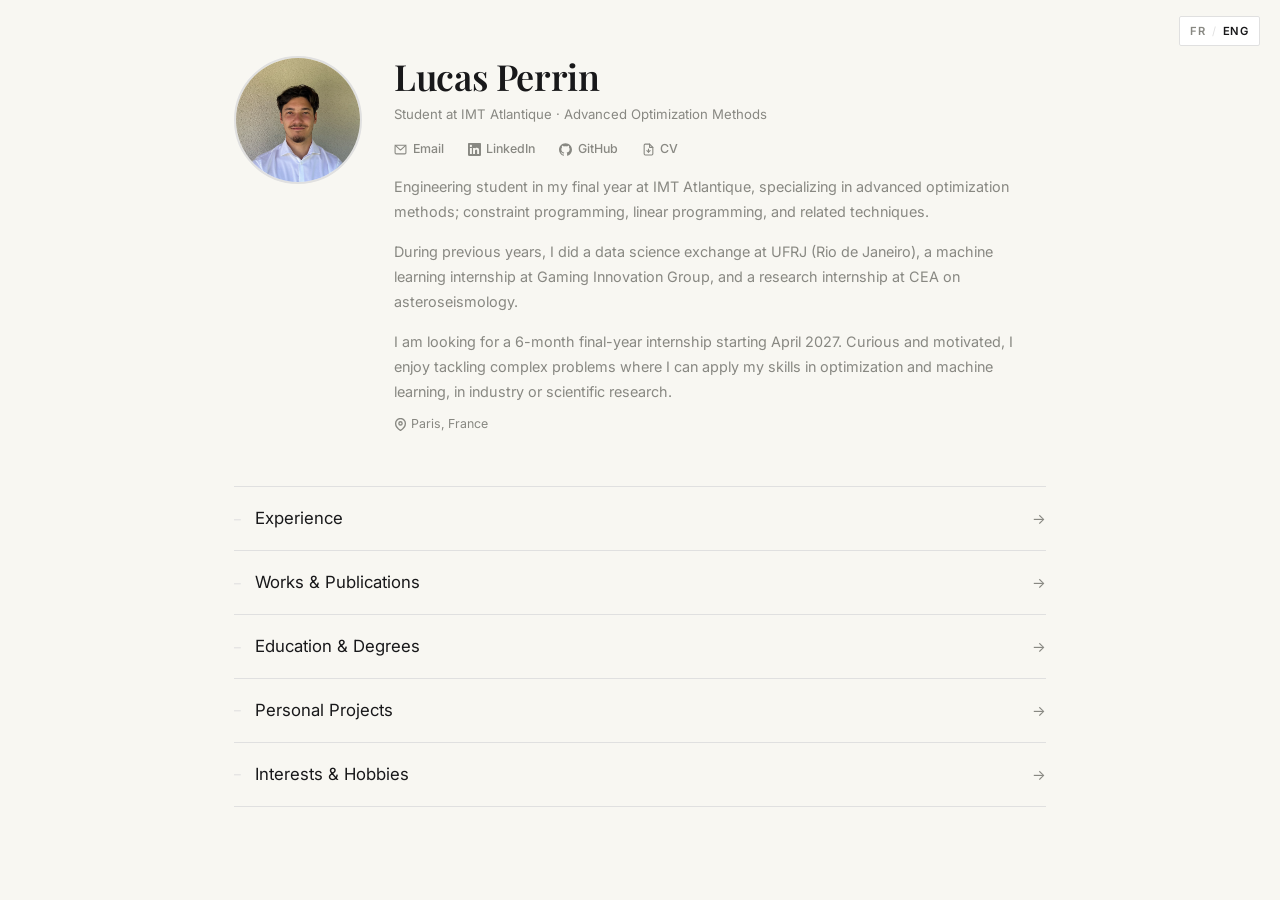
==== index.html @ f82580c1 "new version updated" ====
<!DOCTYPE html>
<html lang="en">
<head>
  <meta charset="UTF-8" />
  <meta name="viewport" content="width=device-width, initial-scale=1.0" />
  <title data-i18n="page.title.home">Lucas Perrin</title>
  <link rel="stylesheet" href="assets/css/style.css" />
  <link rel="icon" type="image/svg+xml" href="assets/img/favicon.svg">
</head>
<body>
  <!-- Language switch -->
  <div class="lang-switch" role="group" data-i18n-aria="lang.aria" aria-label="Language selection">
    <button type="button" class="lang-switch__btn" data-lang="fr" aria-pressed="false">FR</button>
    <span class="lang-switch__sep" aria-hidden="true">/</span>
    <button type="button" class="lang-switch__btn" data-lang="en" aria-pressed="true">ENG</button>
  </div>

  <div class="page-wrapper">

    <!-- Profile -->
    <section class="profile" aria-label="Profile">
      <div class="profile__inner">
        <img
          class="profile__photo"
          src="assets/img/photo.jpg"
          alt="Portrait of Lucas Perrin"
          data-i18n-alt="profile.photo.alt"
        />
        <div class="profile__text">
          <h1 class="profile__name">Lucas Perrin</h1>
          <p class="profile__title" data-i18n="profile.title">Student at IMT Atlantique &nbsp;·&nbsp; Advanced Optimization Methods</p>

          <!-- Social links moved here, near the name -->
          <div class="profile__links">

            <a
              href="mailto:lucas.perrin@imt-atlantique.net"
              class="profile__link"
              data-i18n-aria="profile.link.email.aria"
              aria-label="Send email"
            >
              <svg viewBox="0 0 24 24" fill="none" stroke="currentColor" stroke-width="2" stroke-linecap="round" stroke-linejoin="round" xmlns="http://www.w3.org/2000/svg" aria-hidden="true">
                <rect x="2" y="4" width="20" height="16" rx="2"/>
                <polyline points="2 4 12 13 22 4"/>
              </svg>
              <span data-i18n="profile.link.email">Email</span>
            </a>


            <a
              href="https://www.linkedin.com/in/lucasperrin426"
              class="profile__link"
              target="_blank"
              rel="noopener noreferrer"
              data-i18n-aria="profile.link.linkedin.aria"
              aria-label="LinkedIn profile"
            >
              <svg viewBox="0 0 24 24" fill="currentColor" xmlns="http://www.w3.org/2000/svg" aria-hidden="true">
                <path d="M20.447 20.452h-3.554v-5.569c0-1.328-.027-3.037-1.852-3.037-1.853 0-2.136 1.445-2.136 2.939v5.667H9.351V9h3.414v1.561h.046c.477-.9 1.637-1.85 3.37-1.85 3.601 0 4.267 2.37 4.267 5.455v6.286zM5.337 7.433c-1.144 0-2.063-.926-2.063-2.065 0-1.138.92-2.063 2.063-2.063 1.14 0 2.064.925 2.064 2.063 0 1.139-.925 2.065-2.064 2.065zm1.782 13.019H3.555V9h3.564v11.452zM22.225 0H1.771C.792 0 0 .774 0 1.729v20.542C0 23.227.792 24 1.771 24h20.451C23.2 24 24 23.227 24 22.271V1.729C24 .774 23.2 0 22.222 0h.003z"/>
              </svg>
              LinkedIn
            </a>

            <a
              href="https://github.com/lkperrin"
              class="profile__link"
              target="_blank"
              rel="noopener noreferrer"
              data-i18n-aria="profile.link.github.aria"
              aria-label="GitHub profile"
            >
              <svg viewBox="0 0 24 24" fill="currentColor" xmlns="http://www.w3.org/2000/svg" aria-hidden="true">
                <path d="M12 .297c-6.63 0-12 5.373-12 12 0 5.303 3.438 9.8 8.205 11.385.6.113.82-.258.82-.577 0-.285-.01-1.04-.015-2.04-3.338.724-4.042-1.61-4.042-1.61C4.422 18.07 3.633 17.7 3.633 17.7c-1.087-.744.084-.729.084-.729 1.205.084 1.838 1.236 1.838 1.236 1.07 1.835 2.809 1.305 3.495.998.108-.776.417-1.305.76-1.605-2.665-.3-5.466-1.332-5.466-5.93 0-1.31.465-2.38 1.235-3.22-.135-.303-.54-1.523.105-3.176 0 0 1.005-.322 3.3 1.23.96-.267 1.98-.399 3-.405 1.02.006 2.04.138 3 .405 2.28-1.552 3.285-1.23 3.285-1.23.645 1.653.24 2.873.12 3.176.765.84 1.23 1.91 1.23 3.22 0 4.61-2.805 5.625-5.475 5.92.42.36.81 1.096.81 2.22 0 1.606-.015 2.896-.015 3.286 0 .315.21.69.825.57C20.565 22.092 24 17.592 24 12.297c0-6.627-5.373-12-12-12"/>
              </svg>
              GitHub
            </a>

            <a
              href="assets/pdf/cv_eng.pdf"
              data-i18n-href="profile.link.cv.href"
              class="profile__link"
              target="_blank"
              rel="noopener noreferrer"
              data-i18n-aria="profile.link.cv.aria"
              aria-label="Download CV"
            >
              <svg viewBox="0 0 24 24" fill="none" stroke="currentColor" stroke-width="2" stroke-linecap="round" stroke-linejoin="round" xmlns="http://www.w3.org/2000/svg" aria-hidden="true">
                <path d="M14 2H6a2 2 0 0 0-2 2v16a2 2 0 0 0 2 2h12a2 2 0 0 0 2-2V8z"/>
                <polyline points="14 2 14 8 20 8"/>
                <line x1="12" y1="11" x2="12" y2="17"/>
                <polyline points="9 14 12 17 15 14"/>
              </svg>
              <span data-i18n="profile.link.cv">CV</span>
            </a>

          </div>

          <p class="profile__bio" data-i18n="profile.bio1">Engineering student in my final year at IMT Atlantique, specializing in advanced optimization methods; constraint programming, linear programming, and related techniques.</p>
          <p class="profile__bio" data-i18n="profile.bio2">During previous years, I did a data science exchange at UFRJ (Rio de Janeiro), a machine learning internship at Gaming Innovation Group, and a research internship at CEA on astrophysics.</p>
          <p class="profile__bio" data-i18n="profile.bio3">I am looking for a 6-month final-year internship starting April 2027. Curious and motivated, I enjoy tackling complex problems where I can apply my skills in optimization and machine learning, in industry or scientific research.</p>
          <p class="profile__location">
            <svg xmlns="http://www.w3.org/2000/svg" width="13" height="13" viewBox="0 0 24 24" fill="none" stroke="currentColor" stroke-width="2.5" stroke-linecap="round" stroke-linejoin="round" aria-hidden="true"><path d="M21 10c0 7-9 13-9 13s-9-6-9-13a9 9 0 0 1 18 0z"/><circle cx="12" cy="10" r="3"/></svg>
            <span data-i18n="profile.location">Paris, France</span>
          </p>
        </div>
      </div>
    </section>

    <!-- Navigation -->
    <nav class="nav-section" data-i18n-aria="nav.aria" aria-label="Site navigation">
      <ul class="nav-list">
        <li class="nav-list__item">
          <a href="experience.html" class="nav-list__link">
            <span class="nav-list__dash" aria-hidden="true">–</span>
            <span class="nav-list__label" data-i18n="nav.experience">Experience</span>
            <span class="nav-list__arrow" aria-hidden="true">→</span>
          </a>
        </li>
        <li class="nav-list__item">
          <a href="works.html" class="nav-list__link">
            <span class="nav-list__dash" aria-hidden="true">–</span>
            <span class="nav-list__label" data-i18n="nav.works">Works & Publications</span>
            <span class="nav-list__arrow" aria-hidden="true">→</span>
          </a>
        </li>
        <li class="nav-list__item">
          <a href="education.html" class="nav-list__link">
            <span class="nav-list__dash" aria-hidden="true">–</span>
            <span class="nav-list__label" data-i18n="nav.education">Education & Degrees</span>
            <span class="nav-list__arrow" aria-hidden="true">→</span>
          </a>
        </li>
        <li class="nav-list__item">
          <a href="projects.html" class="nav-list__link">
            <span class="nav-list__dash" aria-hidden="true">–</span>
            <span class="nav-list__label" data-i18n="nav.projects">Personal Projects</span>
            <span class="nav-list__arrow" aria-hidden="true">→</span>
          </a>
        </li>
        <li class="nav-list__item">
          <a href="interests.html" class="nav-list__link">
            <span class="nav-list__dash" aria-hidden="true">–</span>
            <span class="nav-list__label" data-i18n="nav.interests">Interests &amp; Hobbies</span>
            <span class="nav-list__arrow" aria-hidden="true">→</span>
          </a>
        </li>
      </ul>
    </nav>

  </div>
  <script src="assets/js/i18n.js"></script>
  <script src="assets/js/main.js"></script>
</body>
</html>
---- assets/css/style.css ----
@import url('https://fonts.googleapis.com/css2?family=Playfair+Display:ital,wght@0,400;0,600;0,700;1,400&family=Inter:wght@300;400;500;600&display=swap');

/* ===== VARIABLES ===== */
:root {
  --color-bg:       #f8f7f2;
  --color-surface:  #ffffff;
  --color-primary:  #18181a;
  --color-accent:   #4a6fa5;
  --color-accent-dk:#3a5a8a;
  --color-text:     #2c2c2c;
  --color-muted:    #888882;
  --color-border:   #e0e0e0;
  --font-display:   'Playfair Display', Georgia, serif;
  --font-body:      'Inter', -apple-system, BlinkMacSystemFont, 'Segoe UI', sans-serif;
  --max-w:          860px;
  --transition:     0.15s ease;
}

/* ===== RESET ===== */
*, *::before, *::after { box-sizing: border-box; margin: 0; padding: 0; }
html { font-size: 16px; scroll-behavior: smooth; }

body {
  font-family: var(--font-body);
  background: var(--color-bg);
  color: var(--color-text);
  line-height: 1.65;
  min-height: 100vh;
}

a { color: var(--color-accent); text-decoration: none; }
a:hover { color: var(--color-accent-dk); }

.link--discreet {
  color: inherit;
  text-decoration: none;
}
.link--discreet:hover {
  color: inherit;
  text-decoration: underline;
  text-decoration-thickness: 1px;
  text-underline-offset: 2px;
}
img { max-width: 100%; display: block; }

/* ===== LAYOUT ===== */
.page-wrapper {
  min-height: 100vh;
  display: flex;
  flex-direction: column;
}

/* ===== LANGUAGE SWITCH ===== */
.lang-switch {
  position: fixed;
  top: 1rem;
  right: 1.25rem;
  z-index: 20;
  display: inline-flex;
  align-items: center;
  gap: 0.4rem;
  padding: 0.3rem 0.65rem;
  background: var(--color-surface);
  border: 1px solid var(--color-border);
  border-radius: 2px;
}

.lang-switch__btn {
  font-family: var(--font-body);
  font-size: 0.7rem;
  font-weight: 600;
  letter-spacing: 0.06em;
  color: var(--color-muted);
  background: none;
  border: none;
  padding: 0;
  cursor: pointer;
  transition: color var(--transition);
}

.lang-switch__btn:hover { color: var(--color-accent); }

.lang-switch__btn[aria-pressed="true"] {
  color: var(--color-primary);
  cursor: default;
}

.lang-switch__btn:focus-visible {
  outline: 1px solid var(--color-accent);
  outline-offset: 2px;
}

.lang-switch__sep {
  font-size: 0.7rem;
  color: var(--color-border);
  user-select: none;
}

/* ===== HOME — PROFILE ===== */
.profile {
  padding: 3.5rem 1.5rem 1.5rem;
  max-width: var(--max-w);
  margin: 0 auto;
  width: 100%;
}

.profile__inner {
  display: flex;
  flex-direction: column;
  align-items: center;
  text-align: center;
  gap: 1.75rem;
}

.profile__photo {
  width: 128px;
  height: 128px;
  border-radius: 50%;
  object-fit: cover;
  border: 2px solid var(--color-border);
  flex-shrink: 0;
  background: var(--color-border);
}

.profile__text { flex: 1; min-width: 0; }

.profile__name {
  font-family: var(--font-display);
  font-size: 2.25rem;
  font-weight: 600;
  color: var(--color-primary);
  line-height: 1.15;
  letter-spacing: -0.01em;
}

.profile__title {
  margin-top: 0.4rem;
  font-size: 0.825rem;
  font-weight: 400;
  color: var(--color-muted);
}

/* ===== PROFILE SOCIAL LINKS ===== */
.profile__links {
  display: flex;
  align-items: center;
  gap: 1.5rem;
  margin-top: 0.85rem;
  flex-wrap: wrap;
  justify-content: center;
}

.profile__link {
  display: inline-flex;
  align-items: center;
  gap: 0.35rem;
  font-size: 0.775rem;
  font-weight: 500;
  color: var(--color-muted);
  transition: color var(--transition);
  white-space: nowrap;
}

.profile__link:hover { color: var(--color-accent); }

.profile__link svg {
  width: 13px;
  height: 13px;
  flex-shrink: 0;
}

.profile__bio {
  margin-top: 0.9rem;
  font-size: 0.9rem;
  color: var(--color-muted);
  line-height: 1.75;
}

.profile__location {
  margin-top: 0.6rem;
  font-size: 0.775rem;
  color: var(--color-muted);
  display: flex;
  align-items: center;
  justify-content: center;
  gap: 0.25rem;
}

/* ===== HOME — NAV LIST ===== */
.nav-section {
  flex: 1;
  padding: 1.75rem 1.5rem 2.5rem;
  max-width: var(--max-w);
  margin: 0 auto;
  width: 100%;
}

.nav-list { list-style: none; }

.nav-list__item { border-bottom: 1px solid var(--color-border); }
.nav-list__item:first-child { border-top: 1px solid var(--color-border); }

.nav-list__link {
  display: flex;
  align-items: center;
  padding: 1.1rem 0;
  color: var(--color-primary);
  transition: color var(--transition);
}

.nav-list__link:hover { color: var(--color-accent); }

.nav-list__dash {
  color: var(--color-border);
  font-size: 0.85rem;
  font-family: var(--font-body);
  flex-shrink: 0;
  margin-right: 0.85rem;
  user-select: none;
}

.nav-list__label {
  font-family: var(--font-body);
  font-size: 1.05rem;
  font-weight: 400;
  flex: 1;
}

.nav-list__arrow {
  color: var(--color-muted);
  font-size: 0.9rem;
  flex-shrink: 0;
  transition: transform var(--transition), color var(--transition);
  font-family: var(--font-body);
}

.nav-list__link:hover .nav-list__arrow {
  transform: translateX(4px);
  color: var(--color-accent);
}

/* ===== INNER PAGES — HEADER ===== */
.inner-header {
  background: var(--color-bg);
  border-bottom: 1px solid var(--color-border);
  padding: 1.25rem 1.5rem;
}

.inner-header__inner {
  max-width: var(--max-w);
  margin: 0 auto;
  display: flex;
  align-items: center;
  gap: 1.25rem;
}

.back-btn {
  display: inline-flex;
  align-items: center;
  gap: 0.3rem;
  color: var(--color-muted);
  font-size: 0.8rem;
  font-weight: 500;
  white-space: nowrap;
  flex-shrink: 0;
  transition: color var(--transition);
}

.back-btn:hover { color: var(--color-primary); }

.inner-header__title {
  font-family: var(--font-body);
  font-size: 1.3rem;
  font-weight: 600;
  color: var(--color-primary);
}

.inner-content {
  max-width: var(--max-w);
  margin: 0 auto;
  padding: 2.5rem 1.5rem 3.5rem;
}

/* ===== SHARED CARD STYLE ===== */
.timeline__card,
.work-card,
.education__item {
  background: var(--color-surface);
  border: 1px solid #e0e0e0;
  padding: 1.5rem;
}

/* ===== SHARED DATE LABEL ===== */
.timeline__period,
.work-card__date,
.education__period {
  font-size: 0.7rem;
  font-weight: 600;
  color: var(--color-muted);
  text-transform: uppercase;
  letter-spacing: 0.08em;
  margin-bottom: 0.3rem;
}

/* ===== SHARED CARD TITLE ===== */
.timeline__title,
.work-card__title,
.education__degree {
  font-family: var(--font-body);
  font-size: 1.05rem;
  font-weight: 600;
  color: var(--color-primary);
  line-height: 1.3;
  margin-bottom: 0.15rem;
}

/* ===== EXPERIENCE — flat list, no timeline decoration ===== */
.timeline {
  list-style: none;
  display: flex;
  flex-direction: column;
  gap: 1.25rem;
}

.timeline__dot { display: none; }

.timeline__company {
  font-size: 0.85rem;
  color: var(--color-muted);
  font-weight: 400;
  margin-bottom: 0.85rem;
}

.timeline__description {
  font-size: 0.875rem;
  line-height: 1.7;
  color: var(--color-text);
  margin-bottom: 1rem;
}

.tags { display: flex; flex-wrap: wrap; gap: 0.4rem; list-style: none; }

.tag {
  font-size: 0.68rem;
  font-weight: 500;
  color: var(--color-accent);
  background: rgba(74, 111, 165, 0.07);
  border: 1px solid rgba(74, 111, 165, 0.2);
  border-radius: 2px;
  padding: 0.2rem 0.55rem;
}

/* ===== WORKS ===== */
.works-list { display: flex; flex-direction: column; gap: 1.25rem; list-style: none; }

.work-card__meta {
  display: flex;
  flex-wrap: wrap;
  align-items: center;
  gap: 0.6rem;
  margin-bottom: 0.5rem;
}

.work-card__type {
  font-size: 0.7rem;
  color: var(--color-muted);
  background: var(--color-bg);
  border: 1px solid var(--color-border);
  border-radius: 2px;
  padding: 0.15rem 0.55rem;
}

.work-card__title { margin-bottom: 0.55rem; }

.work-card__description {
  font-size: 0.875rem;
  line-height: 1.7;
  color: var(--color-text);
}

.work-card__links {
  display: flex;
  flex-direction: column;
  align-items: flex-start;
  gap: 0.4rem;
  margin-top: 0.85rem;
}

.work-card__link {
  display: inline-flex;
  align-items: center;
  gap: 0.3rem;
  margin-top: 0.85rem;
  font-size: 0.82rem;
  font-weight: 500;
  color: var(--color-accent);
  transition: color var(--transition);
}

.work-card__links .work-card__link { margin-top: 0; }

.work-card__link:hover { color: var(--color-accent-dk); }

/* ===== EDUCATION ===== */
.education-list { display: flex; flex-direction: column; gap: 1.25rem; list-style: none; }

.education__institution {
  font-size: 0.85rem;
  font-weight: 400;
  color: var(--color-muted);
  margin-bottom: 0.65rem;
}

.education__details {
  font-size: 0.85rem;
  color: var(--color-text);
  line-height: 1.65;
}

.certifications { margin-top: 2.5rem; }

.certifications__title {
  font-size: 0.7rem;
  font-weight: 600;
  color: var(--color-muted);
  text-transform: uppercase;
  letter-spacing: 0.1em;
  margin-bottom: 1rem;
  padding-bottom: 0.5rem;
  border-bottom: 1px solid var(--color-border);
}

.cert-list { display: flex; flex-wrap: wrap; gap: 0.75rem; list-style: none; }

.cert-badge {
  display: inline-flex;
  align-items: center;
  gap: 0.5rem;
  background: var(--color-surface);
  border: 1px solid var(--color-border);
  padding: 0.65rem 1.1rem;
  font-size: 0.85rem;
  font-weight: 500;
  color: var(--color-primary);
}

/* ===== INTERESTS ===== */
.interests-grid {
  display: grid;
  grid-template-columns: 1fr 1fr;
  gap: 1.25rem;
  list-style: none;
}

.interest-card {
  background: var(--color-surface);
  border: 1px solid #e0e0e0;
  padding: 2rem 1.5rem;
  text-align: center;
}

.interest-card__icon {
  display: flex;
  justify-content: center;
  margin-bottom: 0.85rem;
  color: var(--color-accent);
}

.interest-card__icon svg { width: 24px; height: 24px; }

.interest-card__title {
  font-family: var(--font-body);
  font-size: 0.95rem;
  font-weight: 600;
  color: var(--color-primary);
  margin-bottom: 0.5rem;
}

.interest-card__description {
  font-size: 0.82rem;
  color: var(--color-muted);
  line-height: 1.65;
}

/* ===== RESPONSIVE ===== */
@media (min-width: 600px) {
  .profile__inner {
    flex-direction: row;
    text-align: left;
    align-items: flex-start;
    gap: 2rem;
  }

  .profile__location { justify-content: flex-start; }
  .profile__links { justify-content: flex-start; }
}

@media (max-width: 899px) {
  .inner-header { padding-right: 6rem; }
}

@media (max-width: 599px) {
  .profile__name { font-size: 1.8rem; }
  .interests-grid { grid-template-columns: 1fr; }
  .profile { padding-top: 4.5rem; }
}
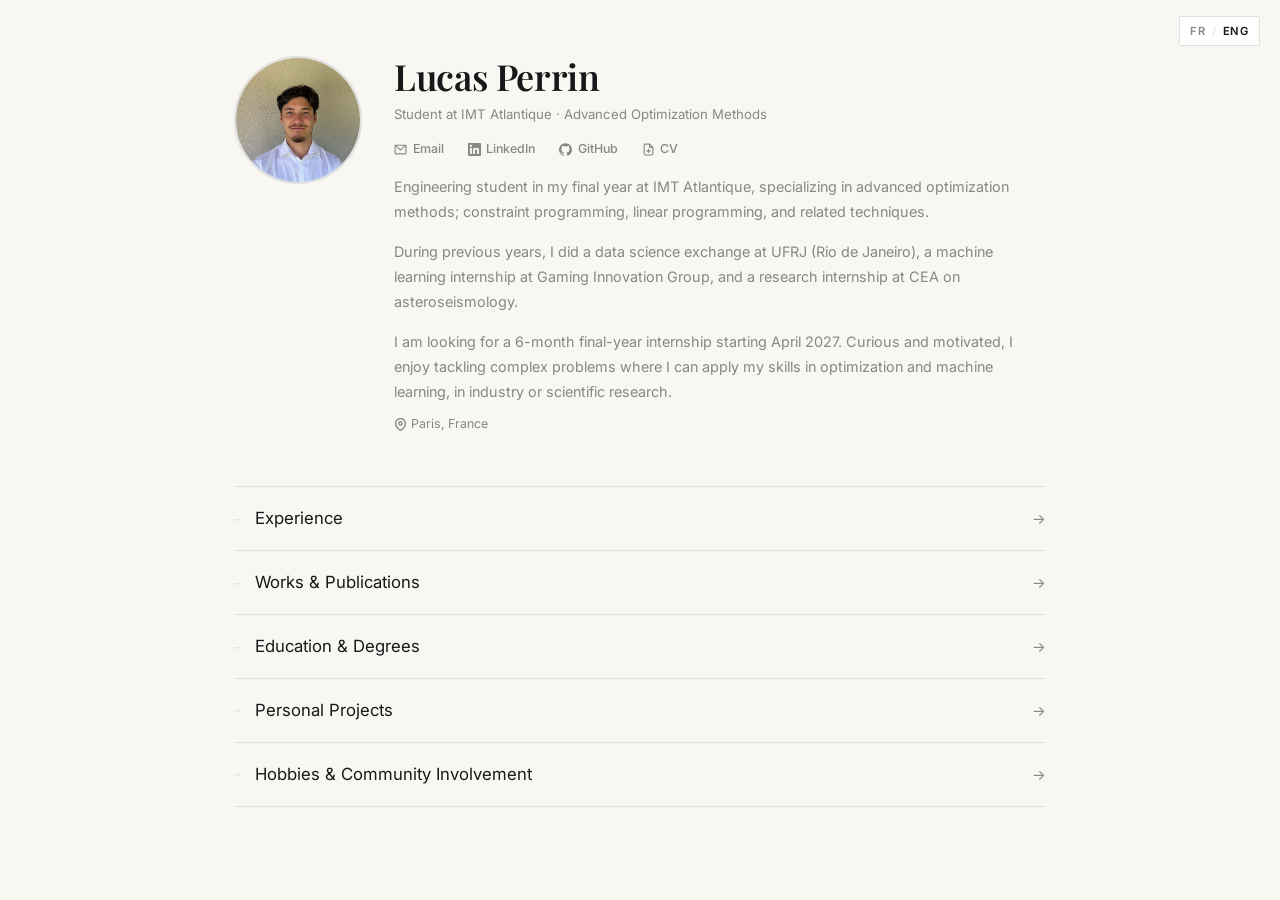
==== commit 6a1d8a2f: "new interests page" ====
--- a/index.html
+++ b/index.html
@@ -140,7 +140,7 @@
         <li class="nav-list__item">
           <a href="interests.html" class="nav-list__link">
             <span class="nav-list__dash" aria-hidden="true">–</span>
-            <span class="nav-list__label" data-i18n="nav.interests">Interests &amp; Hobbies</span>
+            <span class="nav-list__label" data-i18n="nav.interests">Hobbies &amp; Community Involvement</span>
             <span class="nav-list__arrow" aria-hidden="true">→</span>
           </a>
         </li>
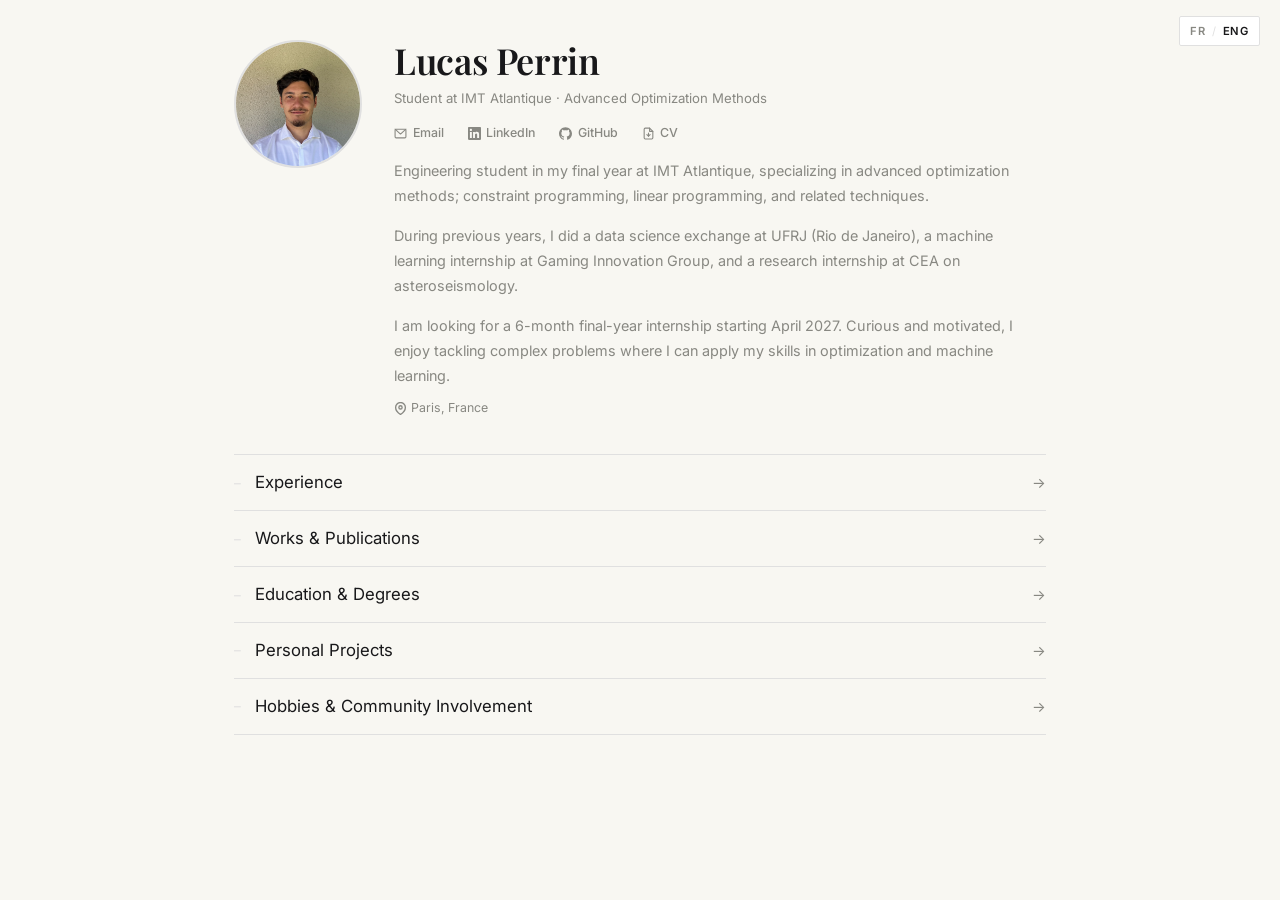
==== commit cd0df504: "new info about me" ====
--- a/index.html
+++ b/index.html
@@ -97,7 +97,7 @@
 
           <p class="profile__bio" data-i18n="profile.bio1">Engineering student in my final year at IMT Atlantique, specializing in advanced optimization methods; constraint programming, linear programming, and related techniques.</p>
           <p class="profile__bio" data-i18n="profile.bio2">During previous years, I did a data science exchange at UFRJ (Rio de Janeiro), a machine learning internship at Gaming Innovation Group, and a research internship at CEA on astrophysics.</p>
-          <p class="profile__bio" data-i18n="profile.bio3">I am looking for a 6-month final-year internship starting April 2027. Curious and motivated, I enjoy tackling complex problems where I can apply my skills in optimization and machine learning, in industry or scientific research.</p>
+          <p class="profile__bio" data-i18n="profile.bio3">I am looking for a 6-month final-year internship starting April 2027. Curious and motivated, I enjoy tackling complex problems where I can apply my skills in optimization and machine learning.</p>
           <p class="profile__location">
             <svg xmlns="http://www.w3.org/2000/svg" width="13" height="13" viewBox="0 0 24 24" fill="none" stroke="currentColor" stroke-width="2.5" stroke-linecap="round" stroke-linejoin="round" aria-hidden="true"><path d="M21 10c0 7-9 13-9 13s-9-6-9-13a9 9 0 0 1 18 0z"/><circle cx="12" cy="10" r="3"/></svg>
             <span data-i18n="profile.location">Paris, France</span>
--- a/assets/css/style.css
+++ b/assets/css/style.css
@@ -98,7 +98,7 @@
 
 /* ===== HOME — PROFILE ===== */
 .profile {
-  padding: 3.5rem 1.5rem 1.5rem;
+  padding: 2.5rem 1.5rem 1rem;
   max-width: var(--max-w);
   margin: 0 auto;
   width: 100%;
@@ -189,7 +189,7 @@
 /* ===== HOME — NAV LIST ===== */
 .nav-section {
   flex: 1;
-  padding: 1.75rem 1.5rem 2.5rem;
+  padding: 1.25rem 1.5rem 2rem;
   max-width: var(--max-w);
   margin: 0 auto;
   width: 100%;
@@ -203,7 +203,7 @@
 .nav-list__link {
   display: flex;
   align-items: center;
-  padding: 1.1rem 0;
+  padding: 0.85rem 0;
   color: var(--color-primary);
   transition: color var(--transition);
 }
@@ -286,7 +286,7 @@
 .work-card,
 .education__item {
   background: var(--color-surface);
-  border: 1px solid #e0e0e0;
+  border: 1px solid var(--color-border);
   padding: 1.5rem;
 }
 
@@ -335,40 +335,10 @@
   font-size: 0.875rem;
   line-height: 1.7;
   color: var(--color-text);
-  margin-bottom: 1rem;
-}
-
-.tags { display: flex; flex-wrap: wrap; gap: 0.4rem; list-style: none; }
-
-.tag {
-  font-size: 0.68rem;
-  font-weight: 500;
-  color: var(--color-accent);
-  background: rgba(74, 111, 165, 0.07);
-  border: 1px solid rgba(74, 111, 165, 0.2);
-  border-radius: 2px;
-  padding: 0.2rem 0.55rem;
 }
 
 /* ===== WORKS ===== */
 .works-list { display: flex; flex-direction: column; gap: 1.25rem; list-style: none; }
-
-.work-card__meta {
-  display: flex;
-  flex-wrap: wrap;
-  align-items: center;
-  gap: 0.6rem;
-  margin-bottom: 0.5rem;
-}
-
-.work-card__type {
-  font-size: 0.7rem;
-  color: var(--color-muted);
-  background: var(--color-bg);
-  border: 1px solid var(--color-border);
-  border-radius: 2px;
-  padding: 0.15rem 0.55rem;
-}
 
 .work-card__title { margin-bottom: 0.55rem; }
 
@@ -399,6 +369,15 @@
 
 .work-card__links .work-card__link { margin-top: 0; }
 
+.work-card__status {
+  display: inline-block;
+  margin-top: 0.85rem;
+  font-size: 0.82rem;
+  font-weight: 500;
+  font-style: italic;
+  color: var(--color-muted);
+}
+
 .work-card__link:hover { color: var(--color-accent-dk); }
 
 /* ===== EDUCATION ===== */
@@ -433,16 +412,19 @@
 .cert-list { display: flex; flex-wrap: wrap; gap: 0.75rem; list-style: none; }
 
 .cert-badge {
-  display: inline-flex;
-  align-items: center;
-  gap: 0.5rem;
+  display: flex;
+  flex-wrap: wrap;
+  align-items: center;
+  gap: 0.5rem 1rem;
   background: var(--color-surface);
   border: 1px solid var(--color-border);
-  padding: 0.65rem 1.1rem;
-  font-size: 0.85rem;
-  font-weight: 500;
-  color: var(--color-primary);
-}
+  padding: 1.5rem;
+  font-size: 0.95rem;
+  font-weight: 600;
+  color: var(--color-primary);
+}
+
+.cert-badge svg { display: none; }
 
 /* ===== INTERESTS ===== */
 .interests-grid {
@@ -454,7 +436,7 @@
 
 .interest-card {
   background: var(--color-surface);
-  border: 1px solid #e0e0e0;
+  border: 1px solid var(--color-border);
   padding: 2rem 1.5rem;
   text-align: center;
 }
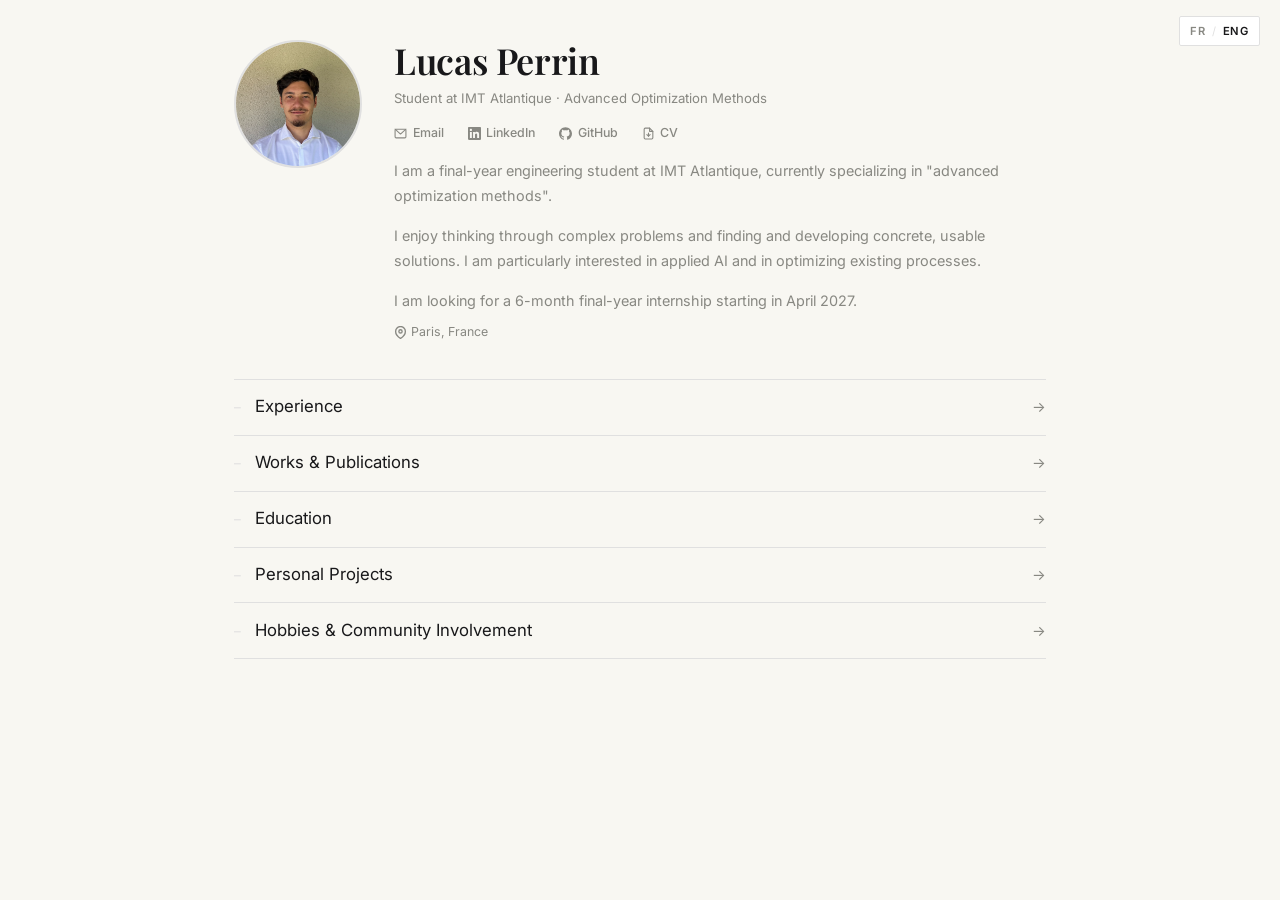
==== commit c109d81b: "new version" ====
--- a/index.html
+++ b/index.html
@@ -95,9 +95,9 @@
 
           </div>
 
-          <p class="profile__bio" data-i18n="profile.bio1">Engineering student in my final year at IMT Atlantique, specializing in advanced optimization methods; constraint programming, linear programming, and related techniques.</p>
-          <p class="profile__bio" data-i18n="profile.bio2">During previous years, I did a data science exchange at UFRJ (Rio de Janeiro), a machine learning internship at Gaming Innovation Group, and a research internship at CEA on astrophysics.</p>
-          <p class="profile__bio" data-i18n="profile.bio3">I am looking for a 6-month final-year internship starting April 2027. Curious and motivated, I enjoy tackling complex problems where I can apply my skills in optimization and machine learning.</p>
+          <p class="profile__bio" data-i18n="profile.bio1">I am a final-year engineering student at IMT Atlantique, currently specializing in "advanced optimization methods".</p>
+          <p class="profile__bio" data-i18n="profile.bio2">I enjoy thinking through complex problems and finding and developing concrete, usable solutions. I am particularly interested in applied AI and in optimizing existing processes.</p>
+          <p class="profile__bio" data-i18n="profile.bio3">I am looking for a 6-month final-year internship starting in April 2027.</p>
           <p class="profile__location">
             <svg xmlns="http://www.w3.org/2000/svg" width="13" height="13" viewBox="0 0 24 24" fill="none" stroke="currentColor" stroke-width="2.5" stroke-linecap="round" stroke-linejoin="round" aria-hidden="true"><path d="M21 10c0 7-9 13-9 13s-9-6-9-13a9 9 0 0 1 18 0z"/><circle cx="12" cy="10" r="3"/></svg>
             <span data-i18n="profile.location">Paris, France</span>
@@ -126,7 +126,7 @@
         <li class="nav-list__item">
           <a href="education.html" class="nav-list__link">
             <span class="nav-list__dash" aria-hidden="true">–</span>
-            <span class="nav-list__label" data-i18n="nav.education">Education & Degrees</span>
+            <span class="nav-list__label" data-i18n="nav.education">Education</span>
             <span class="nav-list__arrow" aria-hidden="true">→</span>
           </a>
         </li>
--- a/assets/css/style.css
+++ b/assets/css/style.css
@@ -278,6 +278,7 @@
 .inner-content {
   max-width: var(--max-w);
   margin: 0 auto;
+  width: 100%;
   padding: 2.5rem 1.5rem 3.5rem;
 }
 
@@ -328,7 +329,7 @@
   font-size: 0.85rem;
   color: var(--color-muted);
   font-weight: 400;
-  margin-bottom: 0.85rem;
+  margin-bottom: 0.4rem;
 }
 
 .timeline__description {
@@ -340,7 +341,126 @@
 /* ===== WORKS ===== */
 .works-list { display: flex; flex-direction: column; gap: 1.25rem; list-style: none; }
 
+/* ===== WORKS — collapsible cards (details/summary) ===== */
+:root { --fold-inset: 1.5rem; }
+
+.works-list:has(.fold),
+.timeline:has(.fold),
+.education-list:has(.fold) { gap: 0; }
+
+.fold {
+  background: transparent;
+  border: 1px solid transparent;
+  border-bottom-color: var(--color-border);
+  transition: background-color var(--transition), border-color var(--transition);
+}
+
+.works-list li:last-child .fold:not([open]),
+.timeline li:last-child .fold:not([open]),
+.education-list li:last-child .fold:not([open]) { border-bottom-color: transparent; }
+
+.fold[open] {
+  margin: 0.5rem calc(var(--fold-inset) * -1);
+  background: var(--color-surface);
+  border-color: #c9c9c2;
+}
+
+.fold__summary:hover .work-card__title,
+.fold__summary:hover .timeline__title,
+.fold__summary:hover .education__degree { color: var(--color-accent); }
+
+.fold__summary {
+  display: flex;
+  align-items: center;
+  justify-content: space-between;
+  gap: 1rem;
+  padding: 1rem 0;
+  cursor: pointer;
+  list-style: none;
+}
+
+.fold__summary::-webkit-details-marker { display: none; }
+
+.fold[open] .fold__summary { padding-inline: var(--fold-inset); }
+
+.fold__summary:focus-visible {
+  outline: 2px solid var(--color-accent);
+  outline-offset: -2px;
+}
+
+.fold__summary .work-card__date,
+.fold__summary .timeline__period,
+.fold__summary .education__period {
+  display: block;
+  margin-bottom: 0.3rem;
+  font-size: 0.7rem;
+  font-weight: 600;
+  letter-spacing: 0.08em;
+  text-transform: uppercase;
+  color: var(--color-muted);
+}
+
+.fold__summary .timeline__company,
+.fold__summary .education__institution {
+  display: inline;
+  margin: 0 0 0 0.6rem;
+}
+
+.fold__summary .timeline__title,
+.fold__summary .education__degree { display: inline; }
+
+.fold[open] .fold__summary .timeline__company,
+.fold[open] .fold__summary .education__institution { display: none; }
+
+.fold__summary .work-card__title,
+.fold__summary .timeline__title,
+.fold__summary .education__degree {
+  margin: 0;
+  transition: color var(--transition);
+}
+
+.fold__chevron {
+  flex: none;
+  width: 0.5rem;
+  height: 0.5rem;
+  margin: -0.25rem 0.25rem 0 0;
+  border-right: 1.5px solid var(--color-muted);
+  border-bottom: 1.5px solid var(--color-muted);
+  transform: rotate(45deg);
+  transition: transform var(--transition), border-color var(--transition);
+}
+
+.fold__summary:hover .fold__chevron { border-color: var(--color-accent); }
+
+.fold[open] .fold__chevron {
+  margin: 0.25rem 0.25rem 0 0;
+  transform: rotate(-135deg);
+}
+
+.fold__body > :last-child { margin-bottom: 0; }
+
+.fold__body {
+  margin: 0 var(--fold-inset);
+  padding: 0.9rem 0 1.25rem;
+  border-top: 1px solid var(--color-border);
+}
+
+
+.timeline__card,
+.work-card,
+.education__item { padding: 1.25rem 1.5rem; }
+
 .work-card__title { margin-bottom: 0.55rem; }
+
+.work-card__company {
+  font-size: 0.85rem;
+  color: var(--color-muted);
+  font-weight: 400;
+  line-height: 1.3;
+  margin-bottom: 0.3rem;
+}
+
+.work-card__title:has(+ .work-card__company) { margin-bottom: 0.1rem; }
 
 .work-card__description {
   font-size: 0.875rem;
@@ -352,15 +472,16 @@
   display: flex;
   flex-direction: column;
   align-items: flex-start;
-  gap: 0.4rem;
-  margin-top: 0.85rem;
+  gap: 0.25rem;
+  margin-top: 0.55rem;
 }
 
 .work-card__link {
   display: inline-flex;
   align-items: center;
   gap: 0.3rem;
-  margin-top: 0.85rem;
+  margin-top: 0.55rem;
+  line-height: 1.3;
   font-size: 0.82rem;
   font-weight: 500;
   color: var(--color-accent);
@@ -396,6 +517,27 @@
   line-height: 1.65;
 }
 
+.education__year + .education__year { margin-top: 1rem; }
+
+.education__year-title {
+  margin-bottom: 0.25rem;
+  font-family: var(--font-body);
+  font-size: 0.85rem;
+  font-weight: 600;
+  line-height: 1.5;
+  color: var(--color-primary);
+}
+
+.education__courses {
+  padding-left: 1.1rem;
+  list-style: disc;
+  font-size: 0.85rem;
+  line-height: 1.65;
+  color: var(--color-text);
+}
+
+.education__courses li::marker { color: var(--color-muted); }
+
 .certifications { margin-top: 2.5rem; }
 
 .certifications__title {
@@ -416,9 +558,7 @@
   flex-wrap: wrap;
   align-items: center;
   gap: 0.5rem 1rem;
-  background: var(--color-surface);
-  border: 1px solid var(--color-border);
-  padding: 1.5rem;
+  padding: 0.25rem 0 0.25rem;
   font-size: 0.95rem;
   font-weight: 600;
   color: var(--color-primary);
@@ -482,6 +622,7 @@
 }
 
 @media (max-width: 599px) {
+  :root { --fold-inset: 0.75rem; }
   .profile__name { font-size: 1.8rem; }
   .interests-grid { grid-template-columns: 1fr; }
   .profile { padding-top: 4.5rem; }
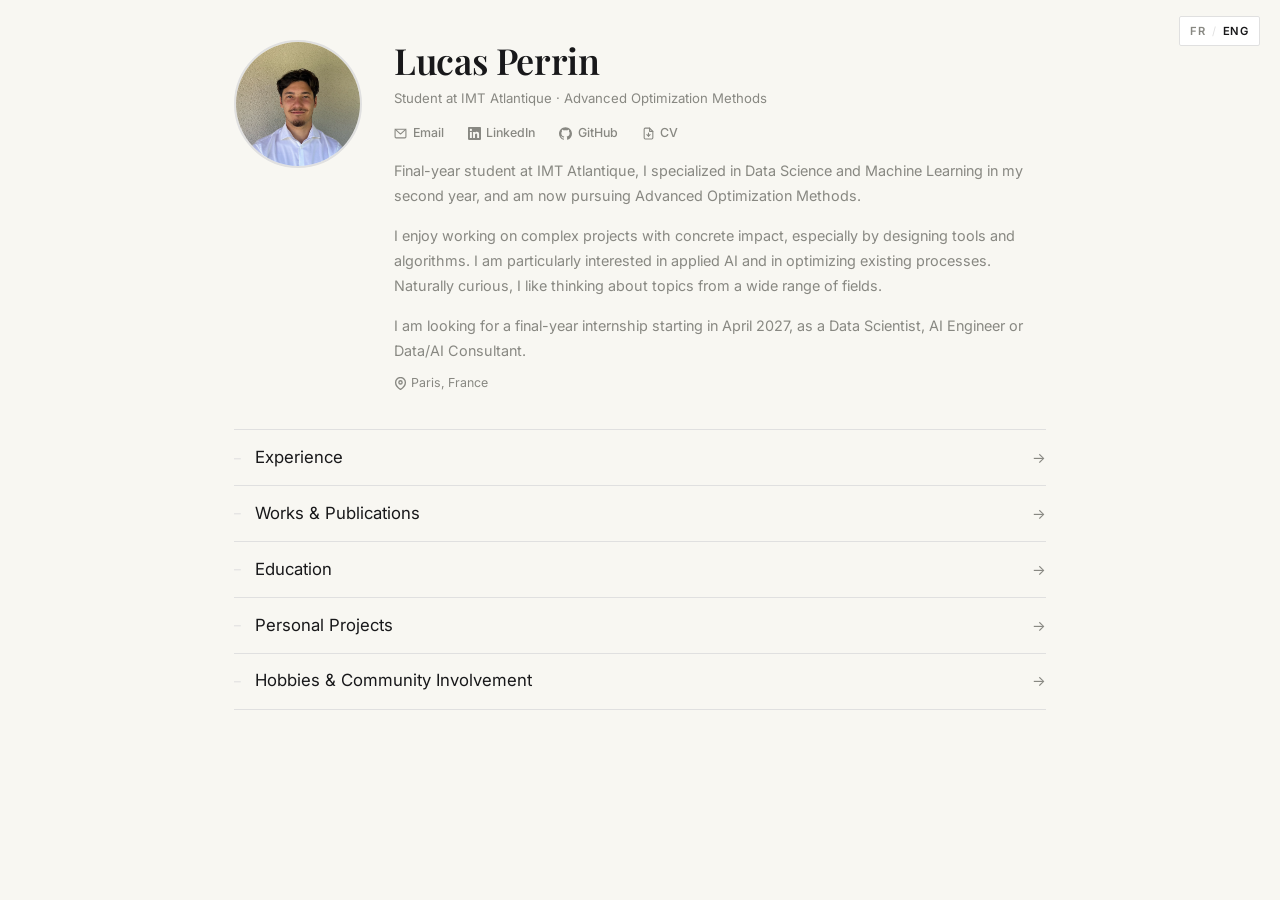
==== commit 91aa5336: "new bio" ====
--- a/index.html
+++ b/index.html
@@ -95,9 +95,9 @@
 
           </div>
 
-          <p class="profile__bio" data-i18n="profile.bio1">I am a final-year engineering student at IMT Atlantique, currently specializing in "advanced optimization methods".</p>
-          <p class="profile__bio" data-i18n="profile.bio2">I enjoy thinking through complex problems and finding and developing concrete, usable solutions. I am particularly interested in applied AI and in optimizing existing processes.</p>
-          <p class="profile__bio" data-i18n="profile.bio3">I am looking for a 6-month final-year internship starting in April 2027.</p>
+          <p class="profile__bio" data-i18n="profile.bio1">Final-year student at IMT Atlantique, I specialized in Data Science and Machine Learning in my second year, and am now pursuing Advanced Optimization Methods.</p>
+          <p class="profile__bio" data-i18n="profile.bio2">I enjoy working on complex projects with concrete impact, especially by designing tools and algorithms. I am particularly interested in applied AI and in optimizing existing processes. Naturally curious, I like thinking about topics from a wide range of fields.</p>
+          <p class="profile__bio" data-i18n="profile.bio3">I am looking for a final-year internship starting in April 2027, as a Data Scientist, AI Engineer or Data/AI Consultant.</p>
           <p class="profile__location">
             <svg xmlns="http://www.w3.org/2000/svg" width="13" height="13" viewBox="0 0 24 24" fill="none" stroke="currentColor" stroke-width="2.5" stroke-linecap="round" stroke-linejoin="round" aria-hidden="true"><path d="M21 10c0 7-9 13-9 13s-9-6-9-13a9 9 0 0 1 18 0z"/><circle cx="12" cy="10" r="3"/></svg>
             <span data-i18n="profile.location">Paris, France</span>
--- a/assets/css/style.css
+++ b/assets/css/style.css
@@ -338,6 +338,18 @@
   color: var(--color-text);
 }
 
+.timeline__list {
+  padding-left: 1.1rem;
+  list-style: disc;
+  font-size: 0.875rem;
+  line-height: 1.65;
+  color: var(--color-text);
+}
+
+.timeline__list li + li { margin-top: 0.3rem; }
+
+.timeline__list li::marker { color: var(--color-muted); }
+
 /* ===== WORKS ===== */
 .works-list { display: flex; flex-direction: column; gap: 1.25rem; list-style: none; }
 
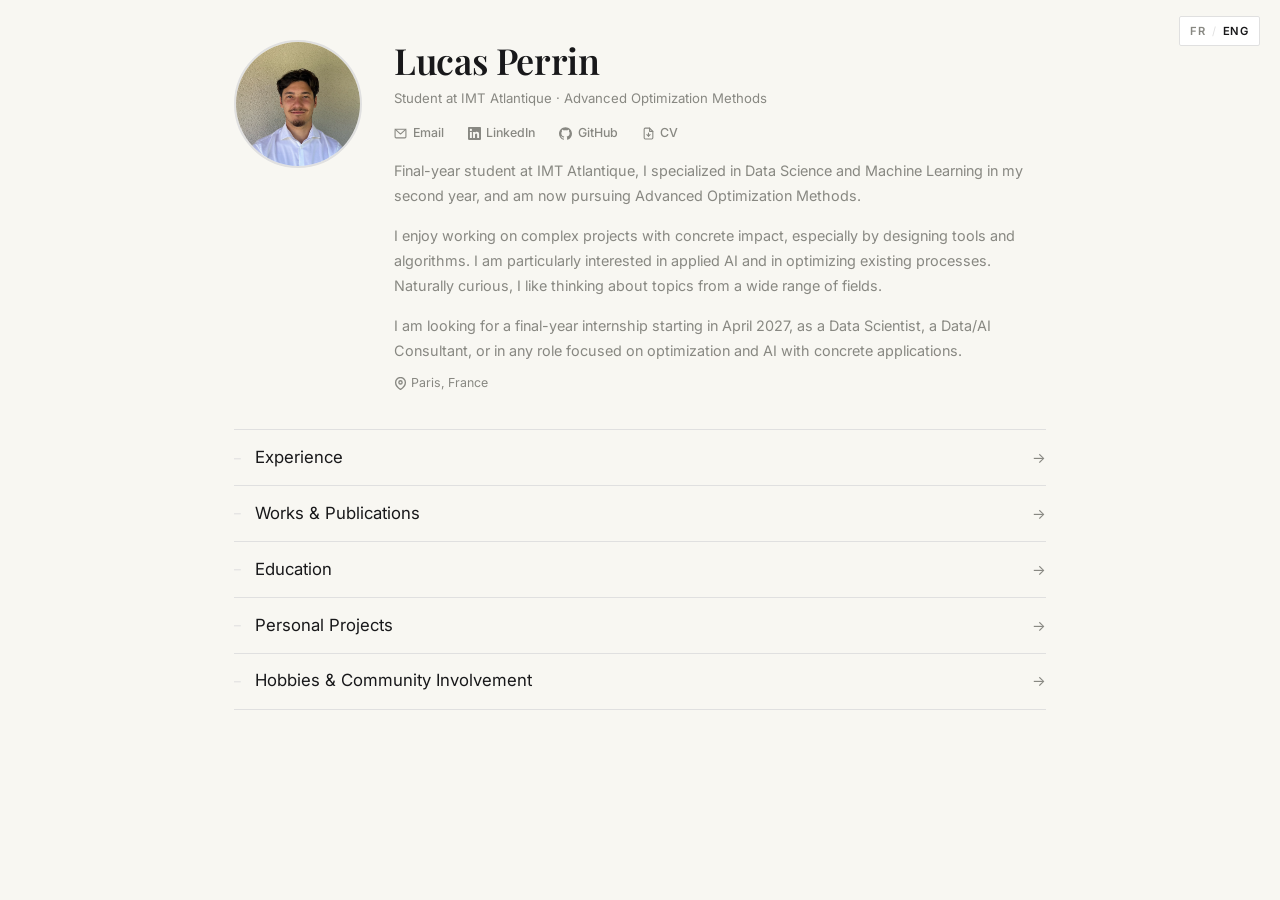
==== commit 174c27d4: "new bio (little change to remove AI engineer)" ====
--- a/index.html
+++ b/index.html
@@ -97,7 +97,7 @@
 
           <p class="profile__bio" data-i18n="profile.bio1">Final-year student at IMT Atlantique, I specialized in Data Science and Machine Learning in my second year, and am now pursuing Advanced Optimization Methods.</p>
           <p class="profile__bio" data-i18n="profile.bio2">I enjoy working on complex projects with concrete impact, especially by designing tools and algorithms. I am particularly interested in applied AI and in optimizing existing processes. Naturally curious, I like thinking about topics from a wide range of fields.</p>
-          <p class="profile__bio" data-i18n="profile.bio3">I am looking for a final-year internship starting in April 2027, as a Data Scientist, AI Engineer or Data/AI Consultant.</p>
+          <p class="profile__bio" data-i18n="profile.bio3">I am looking for a final-year internship starting in April 2027, as a Data Scientist, a Data/AI Consultant, or in any role focused on optimization and AI with concrete applications.</p>
           <p class="profile__location">
             <svg xmlns="http://www.w3.org/2000/svg" width="13" height="13" viewBox="0 0 24 24" fill="none" stroke="currentColor" stroke-width="2.5" stroke-linecap="round" stroke-linejoin="round" aria-hidden="true"><path d="M21 10c0 7-9 13-9 13s-9-6-9-13a9 9 0 0 1 18 0z"/><circle cx="12" cy="10" r="3"/></svg>
             <span data-i18n="profile.location">Paris, France</span>
@@ -150,5 +150,7 @@
   </div>
   <script src="assets/js/i18n.js"></script>
   <script src="assets/js/main.js"></script>
+  <script data-goatcounter="https://lucasperrin.goatcounter.com/count"
+          async src="https://gc.zgo.at/count.js"></script>
 </body>
 </html>
